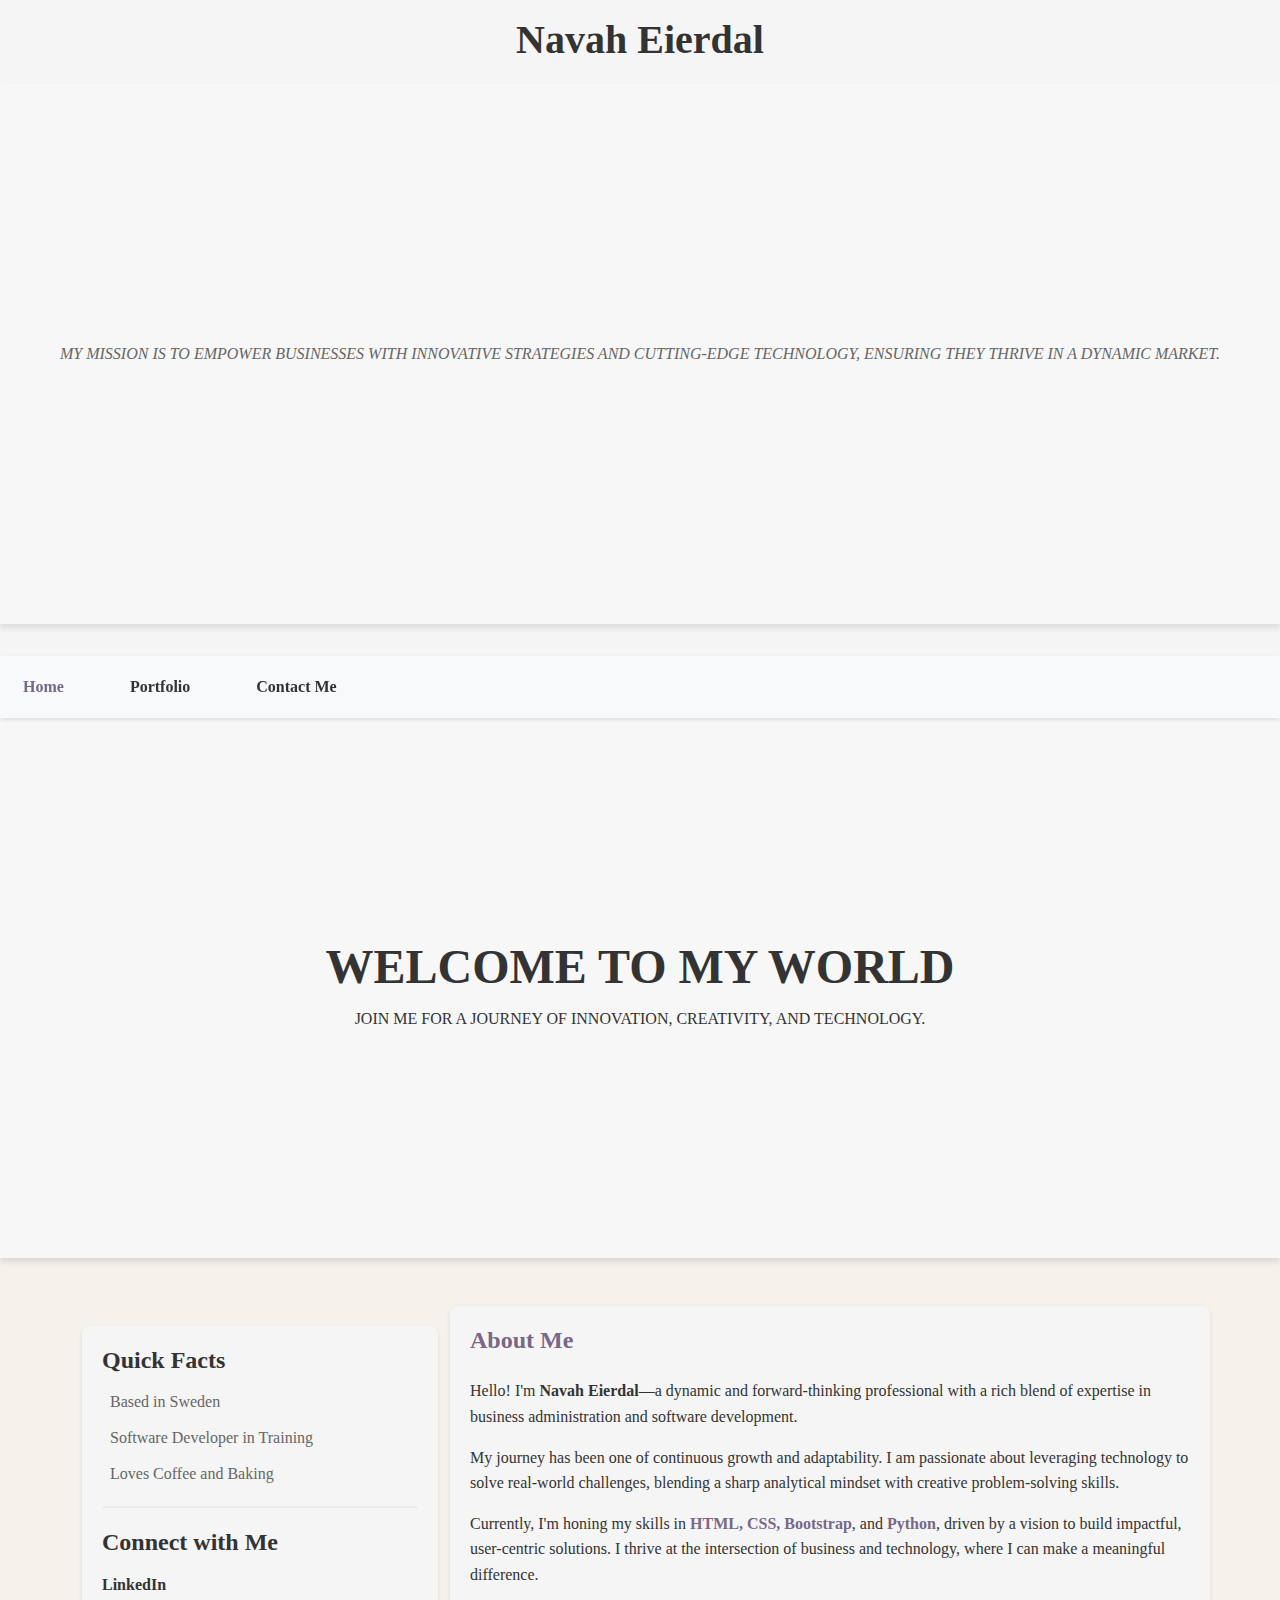
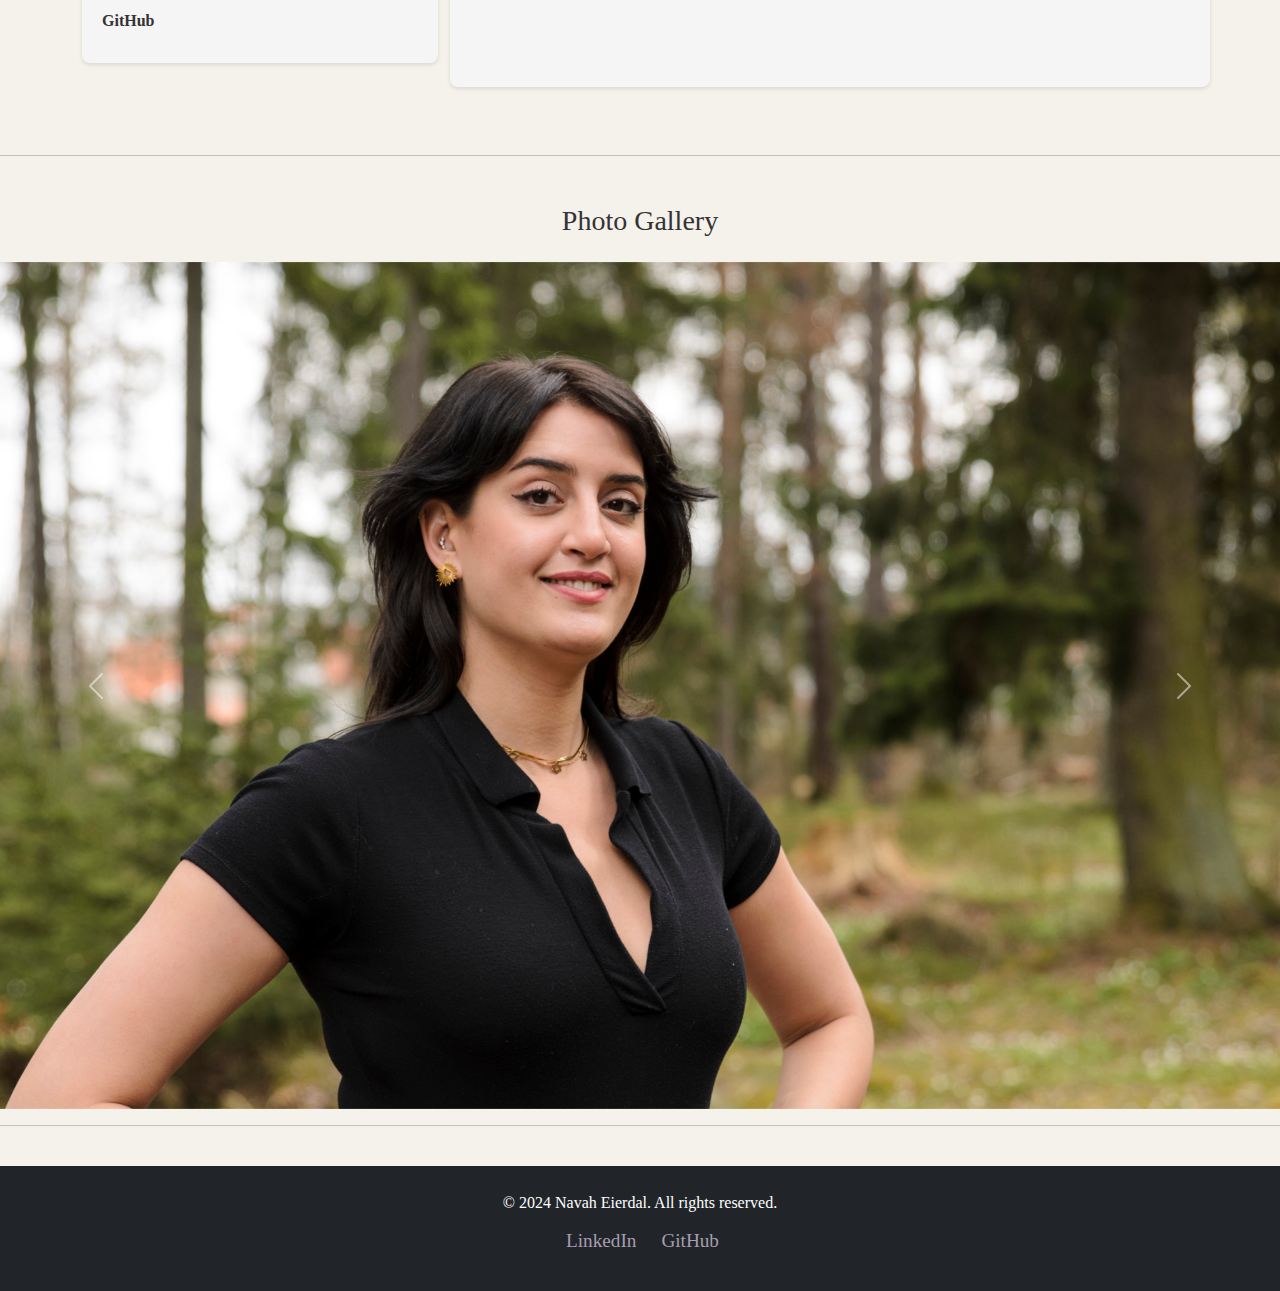
==== index.html @ e967c33a "change py5 to py3" ====
<!DOCTYPE html>
<html lang="en">

<head>
    <meta charset="UTF-8">
    <meta name="viewport" content="width=device-width, initial-scale=1.0">
    <meta name="description"
        content="Welcome to Navah Eierdal's personal website. Explore my journey in business administration, software development, and creative projects.">
    <title>Navah Eierdal</title>
    <meta name="keywords" content="Navah, Eierdal, Software, Portfolio, Contact">

    <link href="https://cdn.jsdelivr.net/npm/bootstrap@5.3.3/dist/css/bootstrap.min.css" rel="stylesheet"
        integrity="sha384-QWTKZyjpPEjISv5WaRU9OFeRpok6YctnYmDr5pNlyT2bRjXh0JMhjY6hW+ALEwIH" crossorigin="anonymous">
    <link rel="stylesheet" href="assets/css/style.css">
</head>

<body>

    <!--Header Section -->
    <header class="header text-center py-3">
        <h1>Navah Eierdal</h1>
        <p class="hero"><em>My mission is to empower businesses with innovative strategies and cutting-edge technology,
                ensuring they thrive in a dynamic market.</em></p>
    </header>
    <!--Navigation bar-->
    <nav id="main-nav" class="navbar navbar-expand-lg navbar-light bg-light">
        <ul class="navbar-nav">
            <li class="nav-item">
                <a class="nav-link active" aria-current="page" href="index.html">Home</a>
            </li>
            <li class="nav-item">
                <a class="nav-link" href="portfolio.html">Portfolio</a>
            </li>
            <li class="nav-item">
                <a class="nav-link" href="contact.html">Contact Me</a>
            </li>

        </ul>
    </nav>
    <main>

        <section class="hero" style="background-image:url(assets/images/hero-background.jpg);">
            <h2>Welcome to My World</h2>
            <p> Join me for a journey of innovation, creativity, and technology.</p>
        </section>
    </main>
    <!-- Main Content -->
    <div class="container my-5">
        <div class="row">
            <!-- Sidebar -->
            <aside class="sidebar col-lg-4 col-md-12 mb-4">
                <div class="sidebar-content">
                    <h3>Quick Facts</h3>
                    <ul>
                        <li><i class="bi bi-geo-alt-fill text-primary"></i> Based in Sweden</li>
                        <li><i class="bi bi-laptop-fill text-success"></i> Software Developer in Training</li>
                        <li><i class="bi bi-cup-fill text-danger"></i> Loves Coffee and Baking</li>
                    </ul>
                    <hr>
                    <h4>Connect with Me</h4>
                    <a href="https://www.linkedin.com/in/navah-eierdal" target="_blank" class="btn-link">
                        <i class="bi bi-linkedin"></i> LinkedIn
                    </a>
                    <a href="https://github.com/NavyBlue06" target="_blank" class="btn-link">
                        <i class="bi bi-github"></i> GitHub
                    </a>
                </div>
            </aside>

            <!-- About Me Section -->
            <div class="about-me-section col-lg-8 col-md-12">
                <h2 class="about-me-heading text-highlight mb-4">About Me</h2>
                <p class="about-me-intro">
                    Hello! I'm <strong>Navah Eierdal</strong>—a dynamic and forward-thinking professional with a rich
                    blend of
                    expertise in business administration and software development.
                </p>
                <p class="about-me-description">
                    My journey has been one of continuous growth and adaptability. I am passionate about leveraging
                    technology to
                    solve real-world challenges, blending a sharp analytical mindset with creative problem-solving
                    skills.
                </p>
                <p class="about-me-description">
                    Currently, I'm honing my skills in <span class="text-emphasis">HTML, CSS, Bootstrap</span>, and
                    <span class="text-emphasis">Python</span>,
                    driven by a vision to build impactful, user-centric solutions. I thrive at the intersection of
                    business and
                    technology, where I can make a meaningful difference.
                </p>
            </div>
        </div>
    </div>


    <hr class="my-5">

    <!-- Carousel Section -->
    <div>
        <h3 class="text-center mb-4">Photo Gallery</h3>
        <div id="photoCarousel" class="carousel slide" data-bs-ride="carousel">
            <div class="carousel-inner">
                <div class="carousel-item">
                    <img src="assets/images/SMIO-20230429-032.jpg" class="d-block w-100" alt="Photo of Navah 1">
                </div>
                <div class="carousel-item active">
                    <img src="assets/images/SMIO-20230429-076.jpg" class="d-block w-100" alt="Photo of Navah 2">
                </div>
                <div class="carousel-item">
                    <img src="assets/images/SMIO-20230429-013.jpg" class="d-block w-100" alt="Photo of Navah 3">
                </div>
            </div>
            <button class="carousel-control-prev" type="button" data-bs-target="#photoCarousel" data-bs-slide="prev">
                <span class="carousel-control-prev-icon" aria-hidden="true"></span>
                <span class="visually-hidden">Previous</span>
            </button>
            <button class="carousel-control-next" type="button" data-bs-target="#photoCarousel" data-bs-slide="next">
                <span class="carousel-control-next-icon" aria-hidden="true"></span>
                <span class="visually-hidden">Next</span>
            </button>
        </div>
    </div>
    </div>

    <hr>
    <!--footer-->
    <footer class="main-footer bg-dark text-white py-4">
        <div class="container text-center">
            <p>&copy; 2024 Navah Eierdal. All rights reserved.</p>
            <ul class="social-links">
                <li>
                    <a href="https://www.linkedin.com/in/navah-eierdal" target="_blank">
                        <i class="bi bi-linkedin"></i> LinkedIn
                    </a>
                </li>
                <li>
                    <a href="https://github.com/NavyBlue06" target="_blank">
                        <i class="bi bi-github"></i> GitHub
                    </a>
                </li>
            </ul>
        </div>
    </footer>
    <!-- Bootstrap JavaScript -->
    <script src="https://cdn.jsdelivr.net/npm/bootstrap@5.3.3/dist/js/bootstrap.bundle.min.js"
        integrity="sha384-YvpcrYf0tY3lHB60NNkmXc5s9fDVZLESaAA55NDzOxhy9GkcIdslK1eN7N6jIeHz" crossorigin="anonymous">
    </script>
</body>

</html>
---- assets/css/style.css ----
/* General Styles */
body {
    font-family: 'Georgia', serif;
    margin: 0;
    padding: 0;
    line-height: 1.6;
    background-color: #f5f1eb;
    color: #333;
    text-align: center;
}

/* Header Styles */
header {
    padding: 20px 0;
    text-align: center;
    background-color: #f5f5f5;
}

header h1 {
    margin-bottom: 20px;
    font-weight: bold;
    font-size: 2.5rem;
}


/* Navigation Bar */
#main-nav {
    background: #f5f5f5;
    padding: 10px 0;
    position: sticky;
    top: 0;
    width: 100%;
    z-index: 1000;
    box-shadow: 0 2px 4px rgba(0, 0, 0, 0.1);
}

#main-nav ul {
    list-style: none;
    margin: 0;
    padding: 0;
    display: flex;
    justify-content: center;
    gap: 20px;
}

#main-nav ul li {
    margin: 0 15px;
    display: inline-block;
}

#main-nav ul li a {
    color: #333;
    text-decoration: none;
    font-weight: bold;
    font-size: 1rem;
    transition: color 0.3s;
}

#main-nav ul li a:hover,
#main-nav ul li a.active {
    color: #786888;
}

/* Bootstrap-Specific Adjustments */
.navbar-light .navbar-nav .nav-link {
    color: #333;
}

.navbar-light .navbar-nav .nav-link:hover {
    color: #786888;
}

.navbar-light .navbar-nav .nav-link.active {
    color: #786888;
}


/* Hero Section */
.hero {
    display: flex;
    flex-direction: column;
    justify-content: center;
    align-items: center;
    min-height: 60vh;
    padding: 40px 0;
    text-transform: uppercase;
    background-color: #f7f7f7;
    box-shadow: 0 4px 6px rgba(0, 0, 0, 0.1);
}

.hero h2 {
    font-size: 3rem;
    margin: 10px 0;
    font-weight: bold;
}


/* Shared Container Styles */
.about-me-section,
.sidebar-content {
    padding: 20px;
    background-color: #f5f5f5; 
    border-radius: 8px; 
    box-shadow: 0 2px 4px rgba(0, 0, 0, 0.1); 
}

/* Sidebar Styles */
.sidebar-content {
    text-align: left; 
    margin-bottom: 20px; 
}

/* About Me Section Styling */
.about-me-section {
    text-align: left; 
    margin-top: 0; 
    margin-bottom: 20px; 
}

/* Heading Styles */
.about-me-heading,
.sidebar-content h3,
.sidebar-content h4 {
    font-size: 1.5rem; 
    font-weight: bold;
    color: #786888;
    margin-bottom: 15px;
}

/* Text Styles for About Me */
.about-me-intro,
.about-me-description {
    font-size: 1rem;
    line-height: 1.6;
    margin-bottom: 15px;
    color: #333;
}

.text-emphasis {
    color: #786888;
    font-weight: bold;
}

/* Responsive Adjustments */
@media (max-width: 991.98px) {
    .sidebar-content,
    .about-me-section {
        text-align: center; 
        margin-bottom: 20px; 
    }

    .about-me-heading,
    .sidebar-content h3 {
        font-size: 1.8rem; 
    }
}



/* Contact Section */
#contact {
    padding: 50px 20px;
    background: #f4f4f4;
    margin-top: 40px;
}

#contact h2 {
    font-size: 2rem;
    margin-bottom: 20px;
    text-align: center;
    /* Center the section heading */
}

#contact p {
    text-align: center;
    /* Center the paragraph */
    font-size: 1rem;
    margin-bottom: 20px;
}

/* Bootstrap Input Alignment */
#contact form {
    max-width: 600px;
    margin: 0 auto;
    padding: 15px;
    background: #ffffff;
    border-radius: 8px;
    box-shadow: 0 4px 6px rgba(0, 0, 0, 0.1);
}

#contact label {
    display: block;
    font-size: 1rem;
    font-weight: bold;
    margin-bottom: 5px;
}

#contact input,
#contact textarea {
    width: 100%;
    padding: 10px;
    margin-bottom: 15px;
    border: 1px solid #ccc;
    border-radius: 5px;
    font-size: 1rem;
}

#contact input:focus,
#contact textarea:focus {
    border-color: #786888;
    outline: none;
    box-shadow: 0 0 5px rgba(120, 104, 136, 0.5);
}

/* Button Styling */
#button {
    background-color: #333;
    color: #fff;
    font-size: 1rem;
    font-weight: bold;
    padding: 10px 20px;
    border: none;
    border-radius: 5px;
    cursor: pointer;
    transition: background-color 0.3s ease, transform 0.2s ease;
    display: block;
    margin: 0 auto;
}

#button:hover {
    background-color: #555;
    transform: scale(1.05);
}


/* Gallery Styles */
.gallery {
    background-color: #f9f7f6;
    padding: 2rem;
    color: #333;
}

.gallery h2 {
    font-size: 2.5rem;
    margin-bottom: 2rem;
    font-weight: bold;
    text-transform: uppercase;
    text-align: center;
    letter-spacing: 1px;
}

/* Header Section */
.header {
    padding: 20px 0;
    text-align: center;
    background-color: #f5f5f5;
    color: #333;
    box-shadow: 0 2px 4px rgba(0, 0, 0, 0.1);
}

.header h1 {
    margin-bottom: 20px;
    font-weight: bold;
    font-size: 2.5rem;
}

.header p {
    font-size: 1rem;
    color: #666;
    margin-top: 10px;
}

/* Sidebar Styles */

.sidebar {
    text-align: center;
    margin-top: 20px;
}

.sidebar-content {
    background-color: #f5f5f5;
    /* Matches header background */
    padding: 20px;
    border-radius: 8px;
    /* Rounded corners */
    box-shadow: 0 2px 4px rgba(0, 0, 0, 0.1);
    /* Subtle shadow */
}

.sidebar-content h3,
.sidebar-content h4 {
    font-size: 1.5rem;

    font-weight: bold;
    margin-bottom: 15px;
    color: #333;
}

.sidebar-content ul {
    list-style: none;
    padding: 0;
    margin: 0 0 15px 0;
}

.sidebar-content ul li {
    margin-bottom: 10px;
    font-size: 1rem;
    color: #666;

}

.sidebar-content ul li i {
    margin-right: 8px;
}

.sidebar-content a.btn-link {
    display: block;
    margin: 10px 0;
    color: #333;

    text-decoration: none;
    font-size: 1rem;
    font-weight: bold;
    transition: color 0.3s ease, transform 0.2s ease;
}

.sidebar-content a.btn-link:hover {
    color: #786888;

    transform: scale(1.05);
}

.sidebar-content hr {
    margin: 20px 0;
    border: 1px solid #ddd;
}

/*videos styling */
.ratio {
    max-width: 100%;
    /* Ensures it doesn't exceed the viewport */
    height: auto;
    /* Maintains aspect ratio */
}

video {
    display: block;
    /* Fixes inline issues */
    object-fit: cover;
    /* Ensures the video fills the container */
}


/* Footer */
.main-footer {
    background: #6a6666;
    color: white;
    padding: 20px 0;
    margin-top: 40px;
}

.main-footer p {
    margin-bottom: 10px;
    font-size: 1rem;
}

.main-footer .social-links {
    list-style: none;
    padding: 0;
    margin: 10px 0;
    display: flex;
    justify-content: center;
    gap: 20px;
}

.main-footer .social-links li {
    margin: 0;
}

.main-footer .social-links a {
    color: #a79db0;
    text-decoration: none;
    font-size: 1.2rem;
    transition: color 0.3s ease;
}

.main-footer .social-links a:hover {
    color: #979298;
}

/* Align Bootstrap Icons */
.main-footer i {
    margin-right: 5px;
}
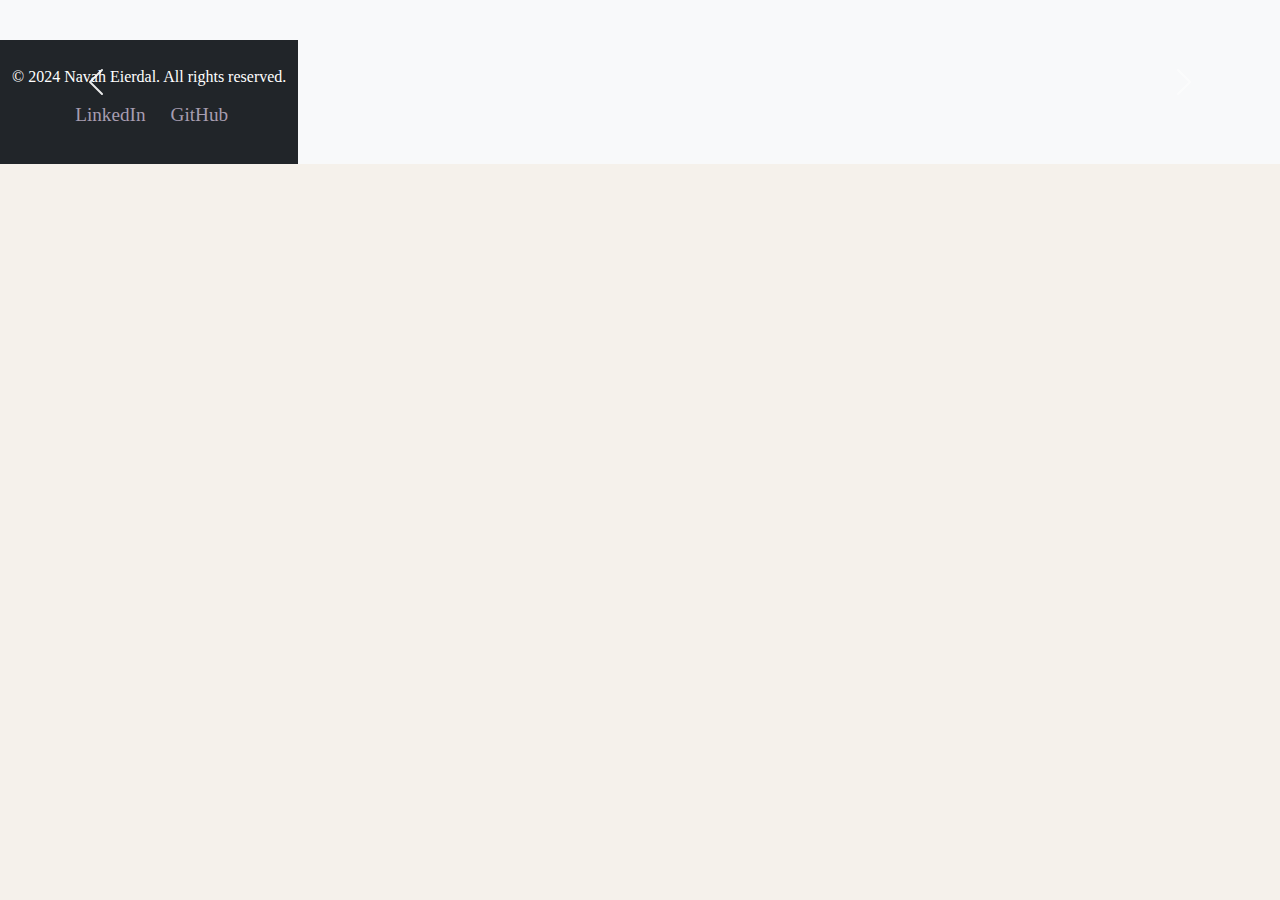
==== commit d15074d8: "add header section and format code on chat" ====
--- a/index.html
+++ b/index.html
@@ -16,27 +16,29 @@
 
 <body>
 
-    <!--Header Section -->
-    <header class="header text-center py-3">
-        <h1>Navah Eierdal</h1>
-        <p class="hero"><em>My mission is to empower businesses with innovative strategies and cutting-edge technology,
-                ensuring they thrive in a dynamic market.</em></p>
-    </header>
-    <!--Navigation bar-->
-    <nav id="main-nav" class="navbar navbar-expand-lg navbar-light bg-light">
-        <ul class="navbar-nav">
-            <li class="nav-item">
-                <a class="nav-link active" aria-current="page" href="index.html">Home</a>
-            </li>
-            <li class="nav-item">
-                <a class="nav-link" href="portfolio.html">Portfolio</a>
-            </li>
-            <li class="nav-item">
-                <a class="nav-link" href="contact.html">Contact Me</a>
-            </li>
 
-        </ul>
+    <!-- Navbar modified -->
+        </button>
+        <div class="collapse navbar-collapse" id="navbarNav">
+            <ul class="navbar-nav ms-auto">
+                <li class="nav-item">
+                    <a class="nav-link active" aria-current="page" href="index.html">Home</a>
+                </li>
+                <li class="nav-item">
+                    <a class="nav-link" href="portfolio.html">Portfolio</a>
+                </li>
+                <li class="nav-item">
+                    <a class="nav-link" href="contact.html">Contact Me</a>
+                </li>
+            </ul>
+        </div>
     </nav>
+</header>  <nav id="main-nav" class="navbar navbar-expand-lg navbar-light bg-light">
+        <button class="navbar-toggler" type="button" data-bs-toggle="collapse" data-bs-target="#navbarNav"
+            aria-controls="navbarNav" aria-expanded="false" aria-label="Toggle navigation">
+            <span class="navbar-toggler-icon"></span>
+  
+
     <main>
 
         <section class="hero" style="background-image:url(assets/images/hero-background.jpg);">
--- a/assets/css/style.css
+++ b/assets/css/style.css
@@ -6,74 +6,56 @@
     line-height: 1.6;
     background-color: #f5f1eb;
     color: #333;
-    text-align: center;
-}
-
-/* Header Styles */
+}
+
+/* Header and Navbar Section */
 header {
-    padding: 20px 0;
-    text-align: center;
+    display: flex;
+    justify-content: space-between;
+    align-items: center;
     background-color: #f5f5f5;
+    padding: 10px 20px;
+    box-shadow: 0 2px 4px rgba(0, 0, 0, 0.1);
 }
 
 header h1 {
-    margin-bottom: 20px;
-    font-weight: bold;
-    font-size: 2.5rem;
-}
-
-
-/* Navigation Bar */
-#main-nav {
-    background: #f5f5f5;
-    padding: 10px 0;
-    position: sticky;
-    top: 0;
-    width: 100%;
-    z-index: 1000;
-    box-shadow: 0 2px 4px rgba(0, 0, 0, 0.1);
-}
-
-#main-nav ul {
-    list-style: none;
-    margin: 0;
+    font-size: 1.8rem;
+    font-weight: bold;
+    margin: 0;
+}
+
+header p {
+    margin: 0;
+    font-size: 1rem;
+    color: #666;
+}
+
+.navbar {
+    background: none;
     padding: 0;
-    display: flex;
-    justify-content: center;
-    gap: 20px;
-}
-
-#main-nav ul li {
-    margin: 0 15px;
-    display: inline-block;
-}
-
-#main-nav ul li a {
-    color: #333;
+}
+
+.navbar-toggler {
+    border: none;
+}
+
+.navbar-light .navbar-nav .nav-link {
+    color: #333;
+    font-weight: bold;
+    font-size: 1rem;
     text-decoration: none;
-    font-weight: bold;
-    font-size: 1rem;
     transition: color 0.3s;
 }
 
-#main-nav ul li a:hover,
-#main-nav ul li a.active {
-    color: #786888;
-}
-
-/* Bootstrap-Specific Adjustments */
-.navbar-light .navbar-nav .nav-link {
-    color: #333;
-}
-
-.navbar-light .navbar-nav .nav-link:hover {
-    color: #786888;
-}
-
+.navbar-light .navbar-nav .nav-link:hover,
 .navbar-light .navbar-nav .nav-link.active {
     color: #786888;
 }
 
+.navbar-nav {
+    display: flex;
+    gap: 15px;
+}
 
 /* Hero Section */
 .hero {
@@ -81,9 +63,8 @@
     flex-direction: column;
     justify-content: center;
     align-items: center;
-    min-height: 60vh;
-    padding: 40px 0;
-    text-transform: uppercase;
+    min-height: 20vh;
+    padding: 20px 0;
     background-color: #f7f7f7;
     box-shadow: 0 4px 6px rgba(0, 0, 0, 0.1);
 }
@@ -93,35 +74,34 @@
     margin: 10px 0;
     font-weight: bold;
 }
-
 
 /* Shared Container Styles */
 .about-me-section,
 .sidebar-content {
     padding: 20px;
-    background-color: #f5f5f5; 
-    border-radius: 8px; 
-    box-shadow: 0 2px 4px rgba(0, 0, 0, 0.1); 
+    background-color: #f5f5f5;
+    border-radius: 8px;
+    box-shadow: 0 2px 4px rgba(0, 0, 0, 0.1);
 }
 
 /* Sidebar Styles */
 .sidebar-content {
-    text-align: left; 
-    margin-bottom: 20px; 
+    text-align: left;
+    margin-bottom: 20px;
 }
 
 /* About Me Section Styling */
 .about-me-section {
-    text-align: left; 
-    margin-top: 0; 
-    margin-bottom: 20px; 
+    text-align: left;
+    margin-top: 0;
+    margin-bottom: 20px;
 }
 
 /* Heading Styles */
 .about-me-heading,
 .sidebar-content h3,
 .sidebar-content h4 {
-    font-size: 1.5rem; 
+    font-size: 1.5rem;
     font-weight: bold;
     color: #786888;
     margin-bottom: 15px;
@@ -143,19 +123,27 @@
 
 /* Responsive Adjustments */
 @media (max-width: 991.98px) {
+    header {
+        flex-direction: column;
+        align-items: center;
+        text-align: center;
+    }
+
+    .navbar-collapse {
+        justify-content: center;
+    }
+
     .sidebar-content,
     .about-me-section {
-        text-align: center; 
-        margin-bottom: 20px; 
+        text-align: center;
+        margin-bottom: 20px;
     }
 
     .about-me-heading,
     .sidebar-content h3 {
-        font-size: 1.8rem; 
-    }
-}
-
-
+        font-size: 1.8rem;
+    }
+}
 
 /* Contact Section */
 #contact {
@@ -168,12 +156,10 @@
     font-size: 2rem;
     margin-bottom: 20px;
     text-align: center;
-    /* Center the section heading */
 }
 
 #contact p {
     text-align: center;
-    /* Center the paragraph */
     font-size: 1rem;
     margin-bottom: 20px;
 }
@@ -232,7 +218,6 @@
     transform: scale(1.05);
 }
 
-
 /* Gallery Styles */
 .gallery {
     background-color: #f9f7f6;
@@ -248,108 +233,6 @@
     text-align: center;
     letter-spacing: 1px;
 }
-
-/* Header Section */
-.header {
-    padding: 20px 0;
-    text-align: center;
-    background-color: #f5f5f5;
-    color: #333;
-    box-shadow: 0 2px 4px rgba(0, 0, 0, 0.1);
-}
-
-.header h1 {
-    margin-bottom: 20px;
-    font-weight: bold;
-    font-size: 2.5rem;
-}
-
-.header p {
-    font-size: 1rem;
-    color: #666;
-    margin-top: 10px;
-}
-
-/* Sidebar Styles */
-
-.sidebar {
-    text-align: center;
-    margin-top: 20px;
-}
-
-.sidebar-content {
-    background-color: #f5f5f5;
-    /* Matches header background */
-    padding: 20px;
-    border-radius: 8px;
-    /* Rounded corners */
-    box-shadow: 0 2px 4px rgba(0, 0, 0, 0.1);
-    /* Subtle shadow */
-}
-
-.sidebar-content h3,
-.sidebar-content h4 {
-    font-size: 1.5rem;
-
-    font-weight: bold;
-    margin-bottom: 15px;
-    color: #333;
-}
-
-.sidebar-content ul {
-    list-style: none;
-    padding: 0;
-    margin: 0 0 15px 0;
-}
-
-.sidebar-content ul li {
-    margin-bottom: 10px;
-    font-size: 1rem;
-    color: #666;
-
-}
-
-.sidebar-content ul li i {
-    margin-right: 8px;
-}
-
-.sidebar-content a.btn-link {
-    display: block;
-    margin: 10px 0;
-    color: #333;
-
-    text-decoration: none;
-    font-size: 1rem;
-    font-weight: bold;
-    transition: color 0.3s ease, transform 0.2s ease;
-}
-
-.sidebar-content a.btn-link:hover {
-    color: #786888;
-
-    transform: scale(1.05);
-}
-
-.sidebar-content hr {
-    margin: 20px 0;
-    border: 1px solid #ddd;
-}
-
-/*videos styling */
-.ratio {
-    max-width: 100%;
-    /* Ensures it doesn't exceed the viewport */
-    height: auto;
-    /* Maintains aspect ratio */
-}
-
-video {
-    display: block;
-    /* Fixes inline issues */
-    object-fit: cover;
-    /* Ensures the video fills the container */
-}
-
 
 /* Footer */
 .main-footer {
@@ -391,4 +274,5 @@
 /* Align Bootstrap Icons */
 .main-footer i {
     margin-right: 5px;
-}+}
+
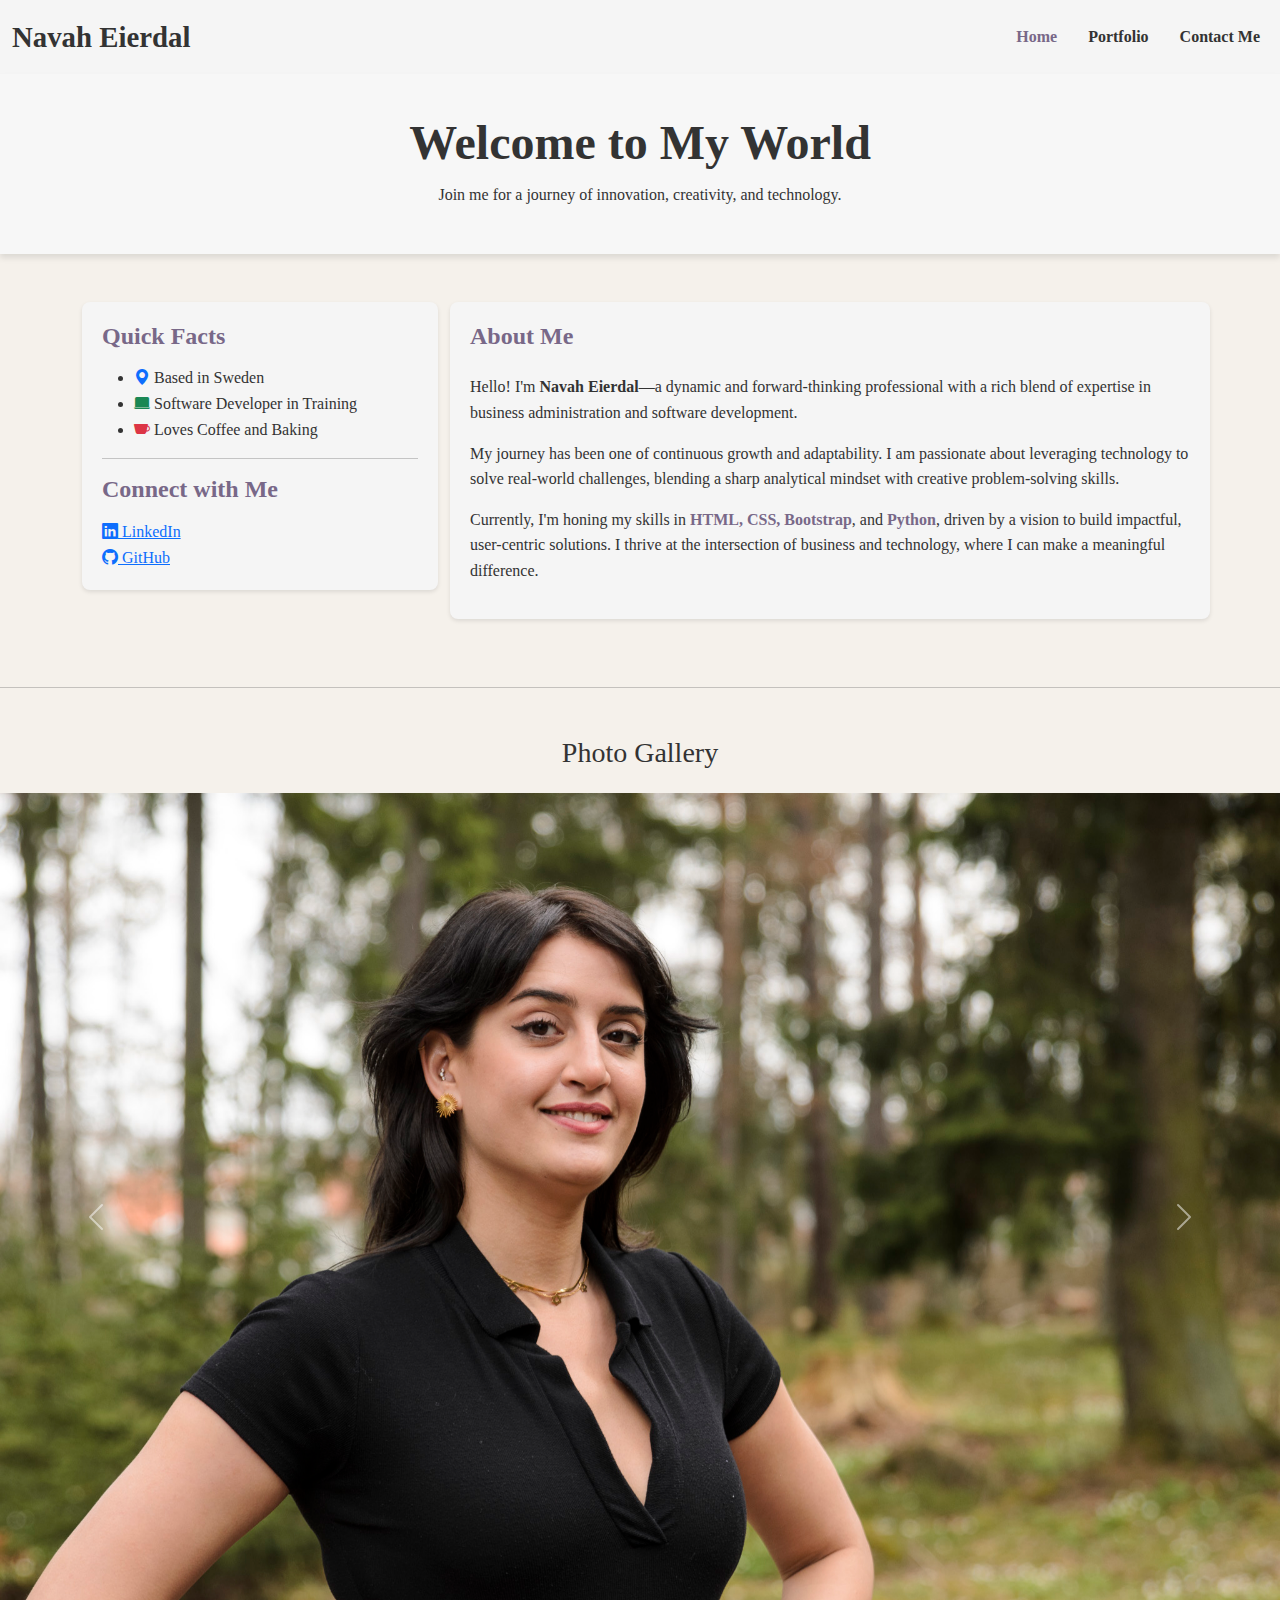
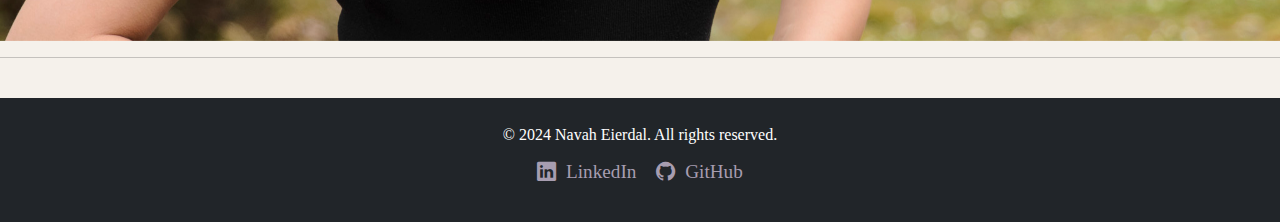
==== commit ce5f3938: "change header and navbar positions. aligned" ====
--- a/index.html
+++ b/index.html
@@ -11,33 +11,40 @@
 
     <link href="https://cdn.jsdelivr.net/npm/bootstrap@5.3.3/dist/css/bootstrap.min.css" rel="stylesheet"
         integrity="sha384-QWTKZyjpPEjISv5WaRU9OFeRpok6YctnYmDr5pNlyT2bRjXh0JMhjY6hW+ALEwIH" crossorigin="anonymous">
+    <link href="https://cdn.jsdelivr.net/npm/bootstrap-icons/font/bootstrap-icons.css" rel="stylesheet">
+
     <link rel="stylesheet" href="assets/css/style.css">
 </head>
 
 <body>
-
-
-    <!-- Navbar modified -->
-        </button>
-        <div class="collapse navbar-collapse" id="navbarNav">
-            <ul class="navbar-nav ms-auto">
-                <li class="nav-item">
-                    <a class="nav-link active" aria-current="page" href="index.html">Home</a>
-                </li>
-                <li class="nav-item">
-                    <a class="nav-link" href="portfolio.html">Portfolio</a>
-                </li>
-                <li class="nav-item">
-                    <a class="nav-link" href="contact.html">Contact Me</a>
-                </li>
-            </ul>
+    <header class="container-fluid d-flex align-items-center py-3">
+        <!-- Header Content -->
+        <div>
+            <h1 class="mb-0">Navah Eierdal</h1>
+            </p>
         </div>
-    </nav>
-</header>  <nav id="main-nav" class="navbar navbar-expand-lg navbar-light bg-light">
-        <button class="navbar-toggler" type="button" data-bs-toggle="collapse" data-bs-target="#navbarNav"
-            aria-controls="navbarNav" aria-expanded="false" aria-label="Toggle navigation">
-            <span class="navbar-toggler-icon"></span>
-  
+    
+        <!-- Navbar -->
+        <nav id="main-nav" class="ms-auto navbar navbar-expand-lg navbar-light">
+            <button class="navbar-toggler" type="button" data-bs-toggle="collapse" data-bs-target="#navbarNav"
+                aria-controls="navbarNav" aria-expanded="false" aria-label="Toggle navigation">
+                <span class="navbar-toggler-icon"></span>
+            </button>
+            <div class="collapse navbar-collapse" id="navbarNav">
+                <ul class="navbar-nav">
+                    <li class="nav-item">
+                        <a class="nav-link active" aria-current="page" href="index.html">Home</a>
+                    </li>
+                    <li class="nav-item">
+                        <a class="nav-link" href="portfolio.html">Portfolio</a>
+                    </li>
+                    <li class="nav-item">
+                        <a class="nav-link" href="contact.html">Contact Me</a>
+                    </li>
+                </ul>
+            </div>
+        </nav>
+    </header>
 
     <main>
 
@@ -60,12 +67,12 @@
                     </ul>
                     <hr>
                     <h4>Connect with Me</h4>
-                    <a href="https://www.linkedin.com/in/navah-eierdal" target="_blank" class="btn-link">
-                        <i class="bi bi-linkedin"></i> LinkedIn
-                    </a>
-                    <a href="https://github.com/NavyBlue06" target="_blank" class="btn-link">
+                    <div><a href="https://www.linkedin.com/in/navah-eierdal" target="_blank" class="link">
+                        <i class="bi bi-linkedin"></i> LinkedIn </a></div>
+                    
+                    <div><a href="https://github.com/NavyBlue06" target="_blank" class="link">
                         <i class="bi bi-github"></i> GitHub
-                    </a>
+                    </a></div>
                 </div>
             </aside>
 
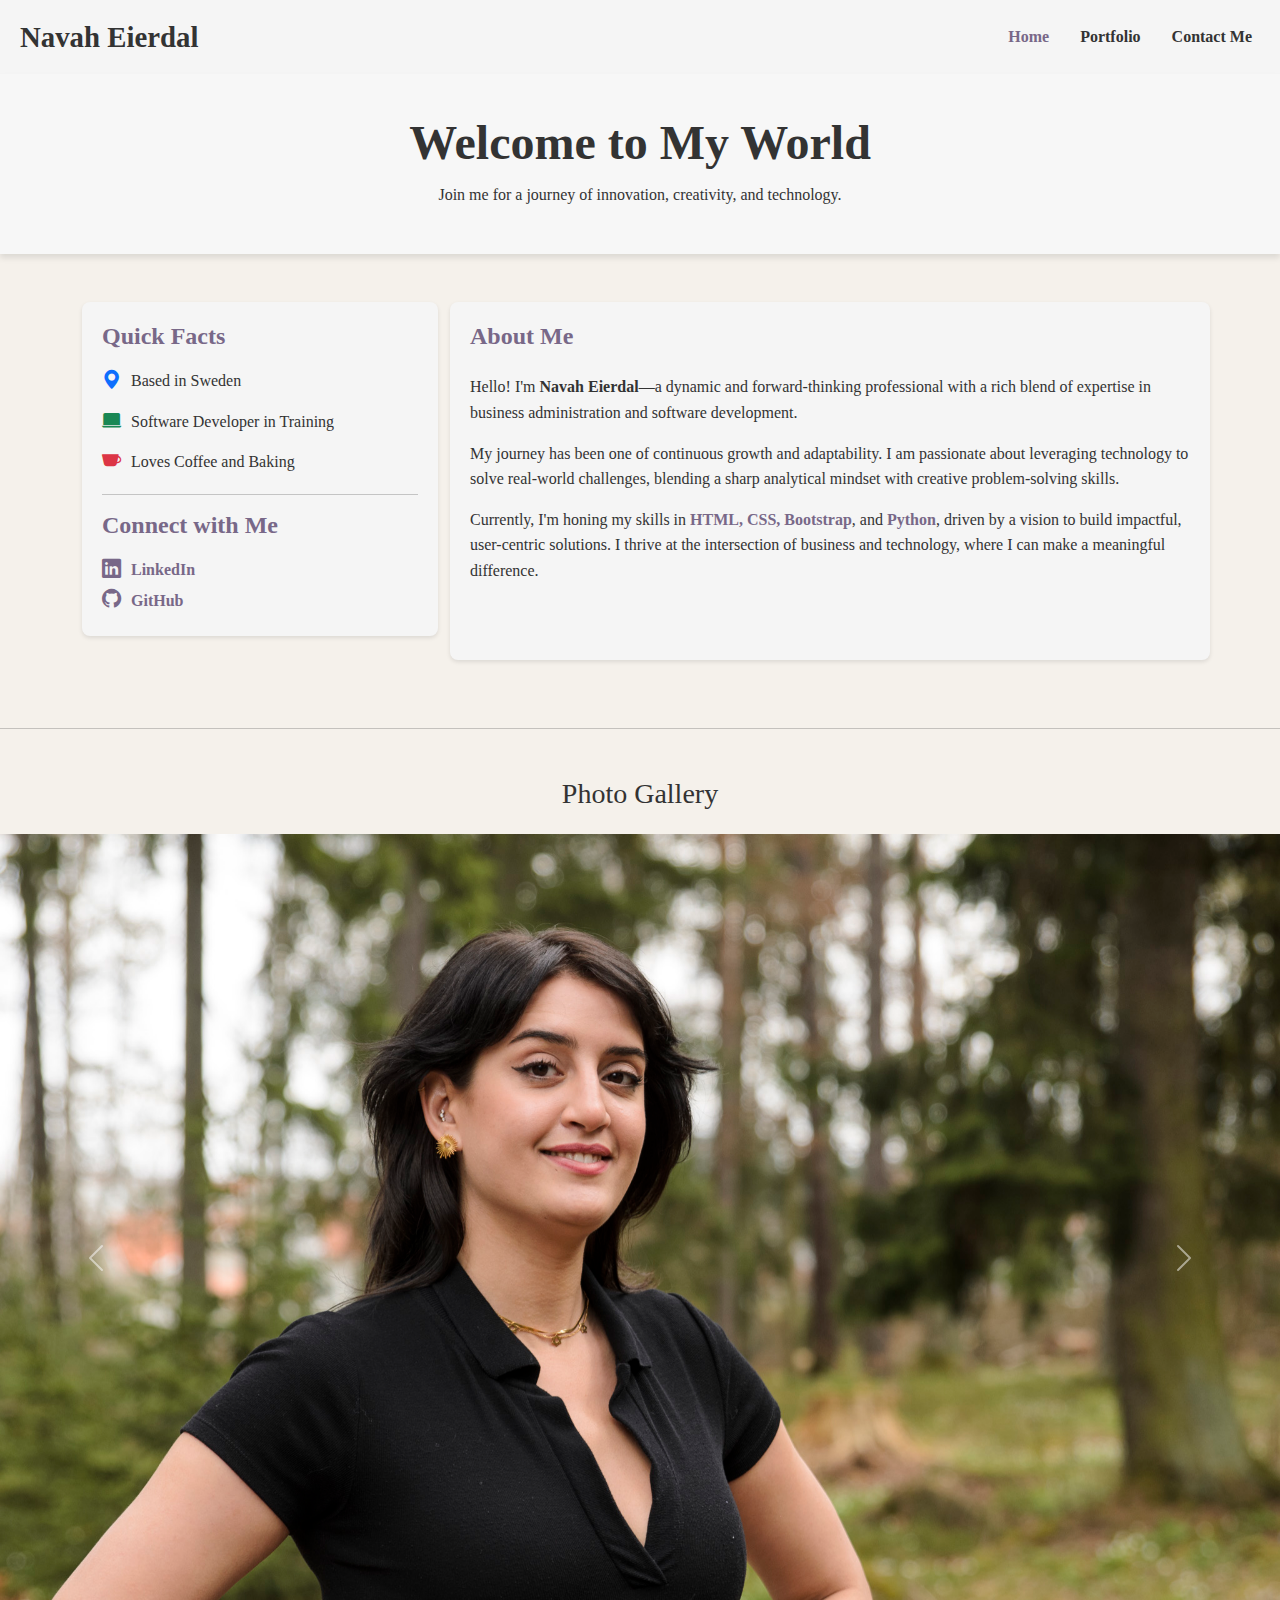
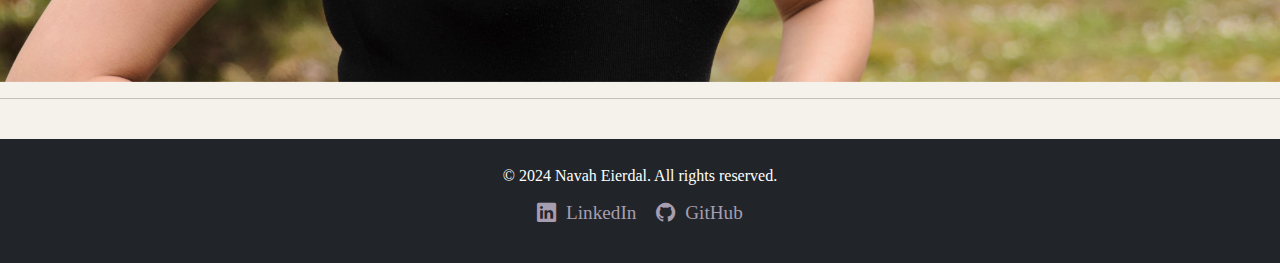
==== commit cf9fcb0d: "debug burger navbar on mobile, check bootstrap" ====
--- a/index.html
+++ b/index.html
@@ -21,9 +21,9 @@
         <!-- Header Content -->
         <div>
             <h1 class="mb-0">Navah Eierdal</h1>
-            </p>
+
         </div>
-    
+
         <!-- Navbar -->
         <nav id="main-nav" class="ms-auto navbar navbar-expand-lg navbar-light">
             <button class="navbar-toggler" type="button" data-bs-toggle="collapse" data-bs-target="#navbarNav"
@@ -68,11 +68,11 @@
                     <hr>
                     <h4>Connect with Me</h4>
                     <div><a href="https://www.linkedin.com/in/navah-eierdal" target="_blank" class="link">
-                        <i class="bi bi-linkedin"></i> LinkedIn </a></div>
-                    
+                            <i class="bi bi-linkedin"></i> LinkedIn </a></div>
+
                     <div><a href="https://github.com/NavyBlue06" target="_blank" class="link">
-                        <i class="bi bi-github"></i> GitHub
-                    </a></div>
+                            <i class="bi bi-github"></i> GitHub
+                        </a></div>
                 </div>
             </aside>
 
@@ -129,7 +129,7 @@
             </button>
         </div>
     </div>
-    </div>
+
 
     <hr>
     <!--footer-->
@@ -151,8 +151,11 @@
         </div>
     </footer>
     <!-- Bootstrap JavaScript -->
-    <script src="https://cdn.jsdelivr.net/npm/bootstrap@5.3.3/dist/js/bootstrap.bundle.min.js"
-        integrity="sha384-YvpcrYf0tY3lHB60NNkmXc5s9fDVZLESaAA55NDzOxhy9GkcIdslK1eN7N6jIeHz" crossorigin="anonymous">
+    <script src="https://cdn.jsdelivr.net/npm/@popperjs/core@2.11.8/dist/umd/popper.min.js"
+        integrity="sha384-I7E8VVD/ismYTF4hNIPjVp/Zjvgyol6VFvRkX/vR+Vc4jQkC+hVqc2pM8ODewa9r" crossorigin="anonymous">
+    </script>
+    <script src="https://cdn.jsdelivr.net/npm/bootstrap@5.3.3/dist/js/bootstrap.min.js"
+        integrity="sha384-0pUGZvbkm6XF6gxjEnlmuGrJXVbNuzT9qBBavbLwCsOGabYfZo0T0to5eqruptLy" crossorigin="anonymous">
     </script>
 </body>
 
--- a/assets/css/style.css
+++ b/assets/css/style.css
@@ -90,6 +90,40 @@
     margin-bottom: 20px;
 }
 
+.sidebar-content ul {
+    list-style: none;
+    padding: 0;
+    margin: 0;
+}
+
+.sidebar-content li {
+    margin-bottom: 10px;
+    display: flex;
+    align-items: center;
+}
+
+.sidebar-content i {
+    margin-right: 10px;
+    font-size: 1.2rem;
+}
+
+/* Sidebar link*/
+.link {
+    color: #786888; 
+    font-size: 1rem; 
+    text-decoration: none; 
+    font-weight: bold; 
+    transition: color 0.3s ease, transform 0.2s ease; 
+    display: inline-flex; 
+    align-items: center; 
+}
+
+.link:hover {
+    color: #333; 
+    transform: scale(1.05); 
+}
+
+
 /* About Me Section Styling */
 .about-me-section {
     text-align: left;
@@ -165,6 +199,29 @@
 }
 
 /* Bootstrap Input Alignment */
+/*image*/
+.container-fluid {
+    padding: 20px;
+    display: flex;
+    justify-content: center;
+    align-items: center;
+}
+
+.ratio {
+    max-width: 800px;
+    margin: 0 auto;
+}
+
+.ratio img {
+    width: 100%;
+    height: auto;
+    border-radius: 10px;
+    box-shadow: 0 4px 6px rgba(0, 0, 0, 0.1);
+    display: block;
+    max-height: 400px;
+    object-fit: contain;
+}
+
 #contact form {
     max-width: 600px;
     margin: 0 auto;
@@ -234,6 +291,39 @@
     letter-spacing: 1px;
 }
 
+.card {
+    border: none;
+    border-radius: 10px;
+    box-shadow: 0 2px 4px rgba(0, 0, 0, 0.1);
+}
+
+.card-title {
+    font-size: 1.5rem;
+    font-weight: bold;
+    color: #333;
+    margin-bottom: 10px;
+}
+
+.card-text {
+    font-size: 1rem;
+    color: #666;
+    margin-bottom: 15px;
+}
+
+.btn {
+    background-color: #333;
+    color: #fff;
+    font-weight: bold;
+    text-transform: uppercase;
+    border-radius: 5px;
+    transition: background-color 0.3s ease, transform 0.2s ease;
+}
+
+.btn:hover {
+    background-color: #555;
+    transform: scale(1.05);
+}
+
 /* Footer */
 .main-footer {
     background: #6a6666;
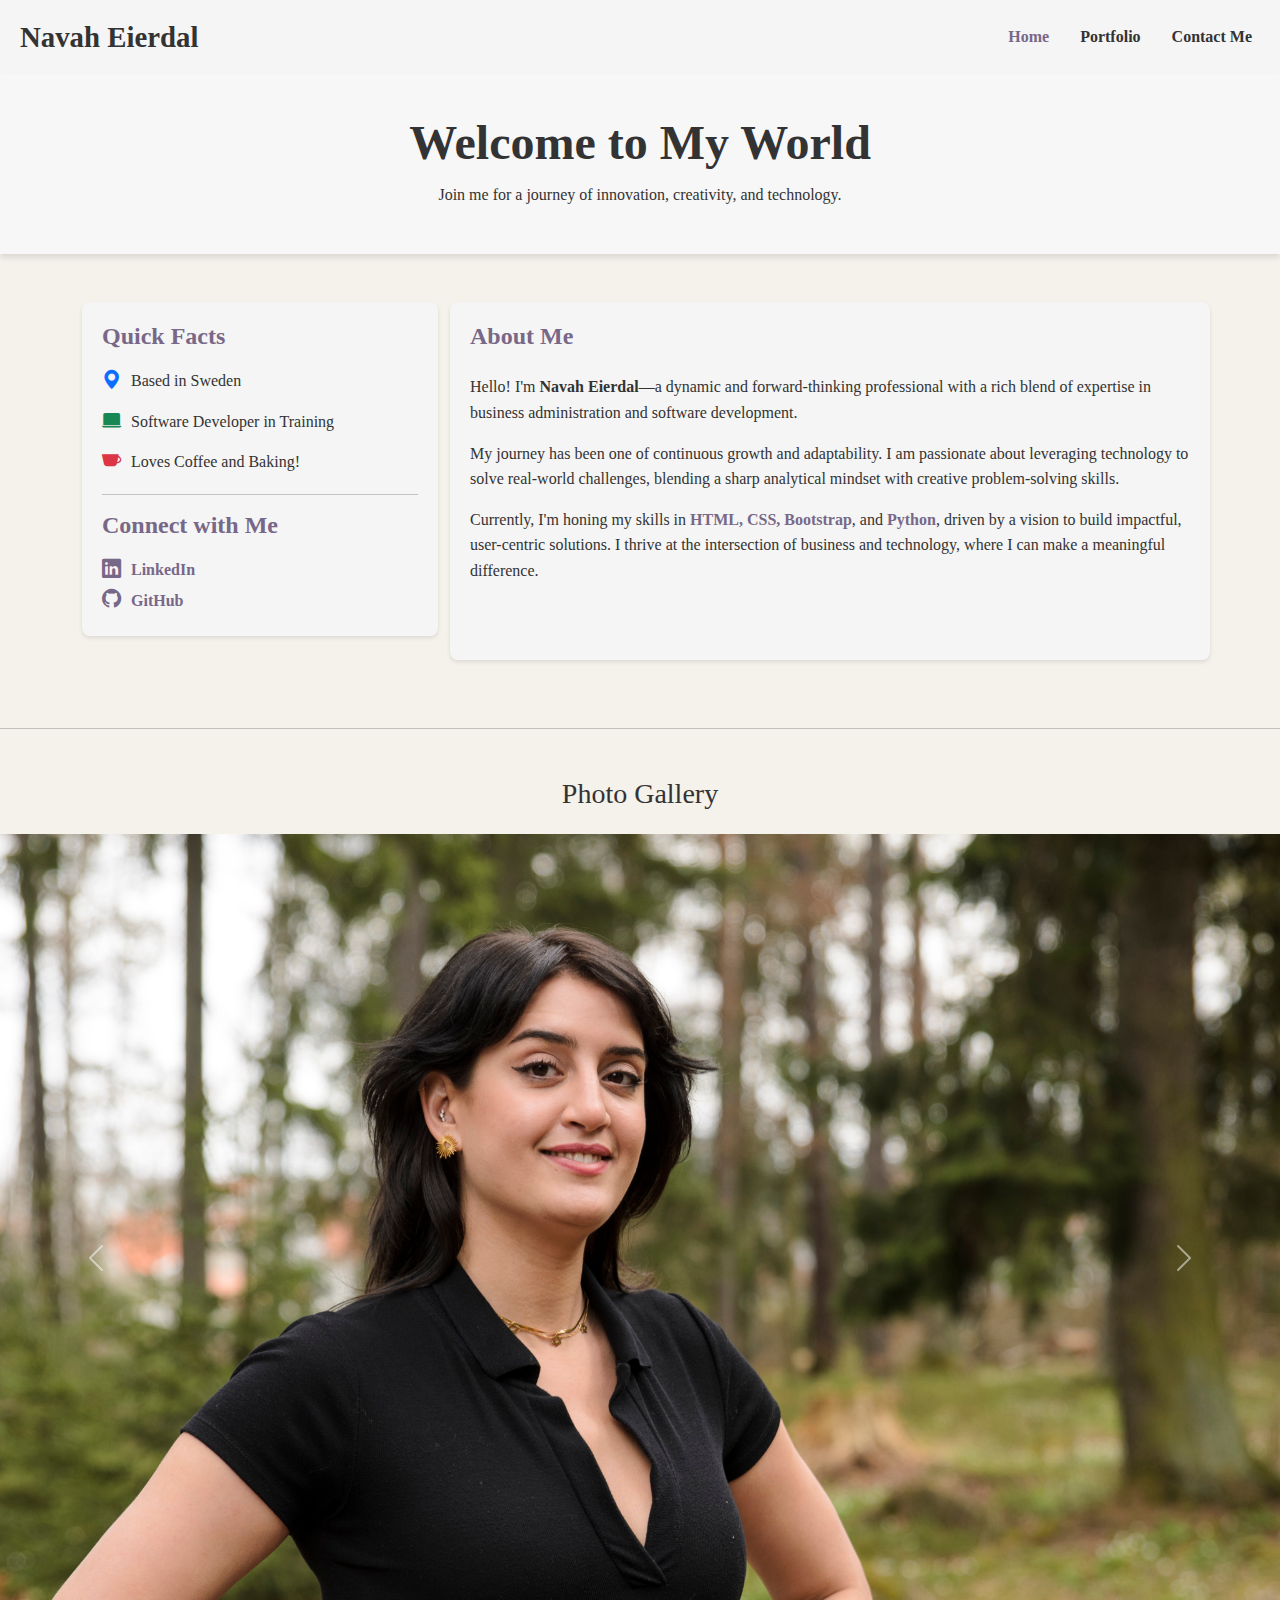
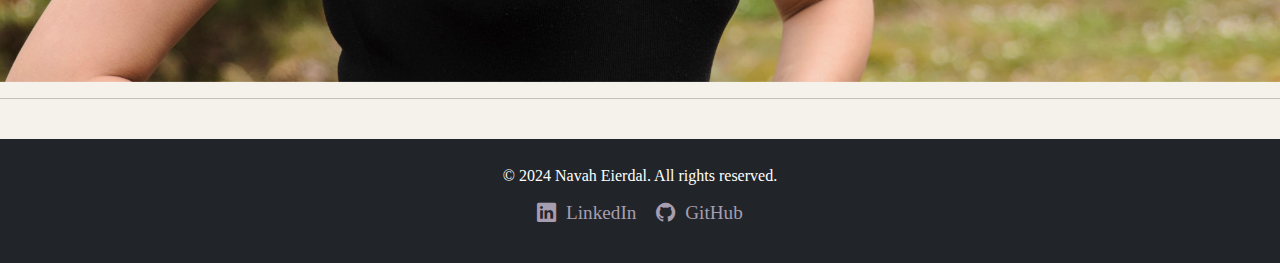
==== commit 6867d411: "testing deployment - tutor support" ====
--- a/index.html
+++ b/index.html
@@ -63,7 +63,7 @@
                     <ul>
                         <li><i class="bi bi-geo-alt-fill text-primary"></i> Based in Sweden</li>
                         <li><i class="bi bi-laptop-fill text-success"></i> Software Developer in Training</li>
-                        <li><i class="bi bi-cup-fill text-danger"></i> Loves Coffee and Baking</li>
+                        <li><i class="bi bi-cup-fill text-danger"></i> Loves Coffee and Baking!</li>
                     </ul>
                     <hr>
                     <h4>Connect with Me</h4>
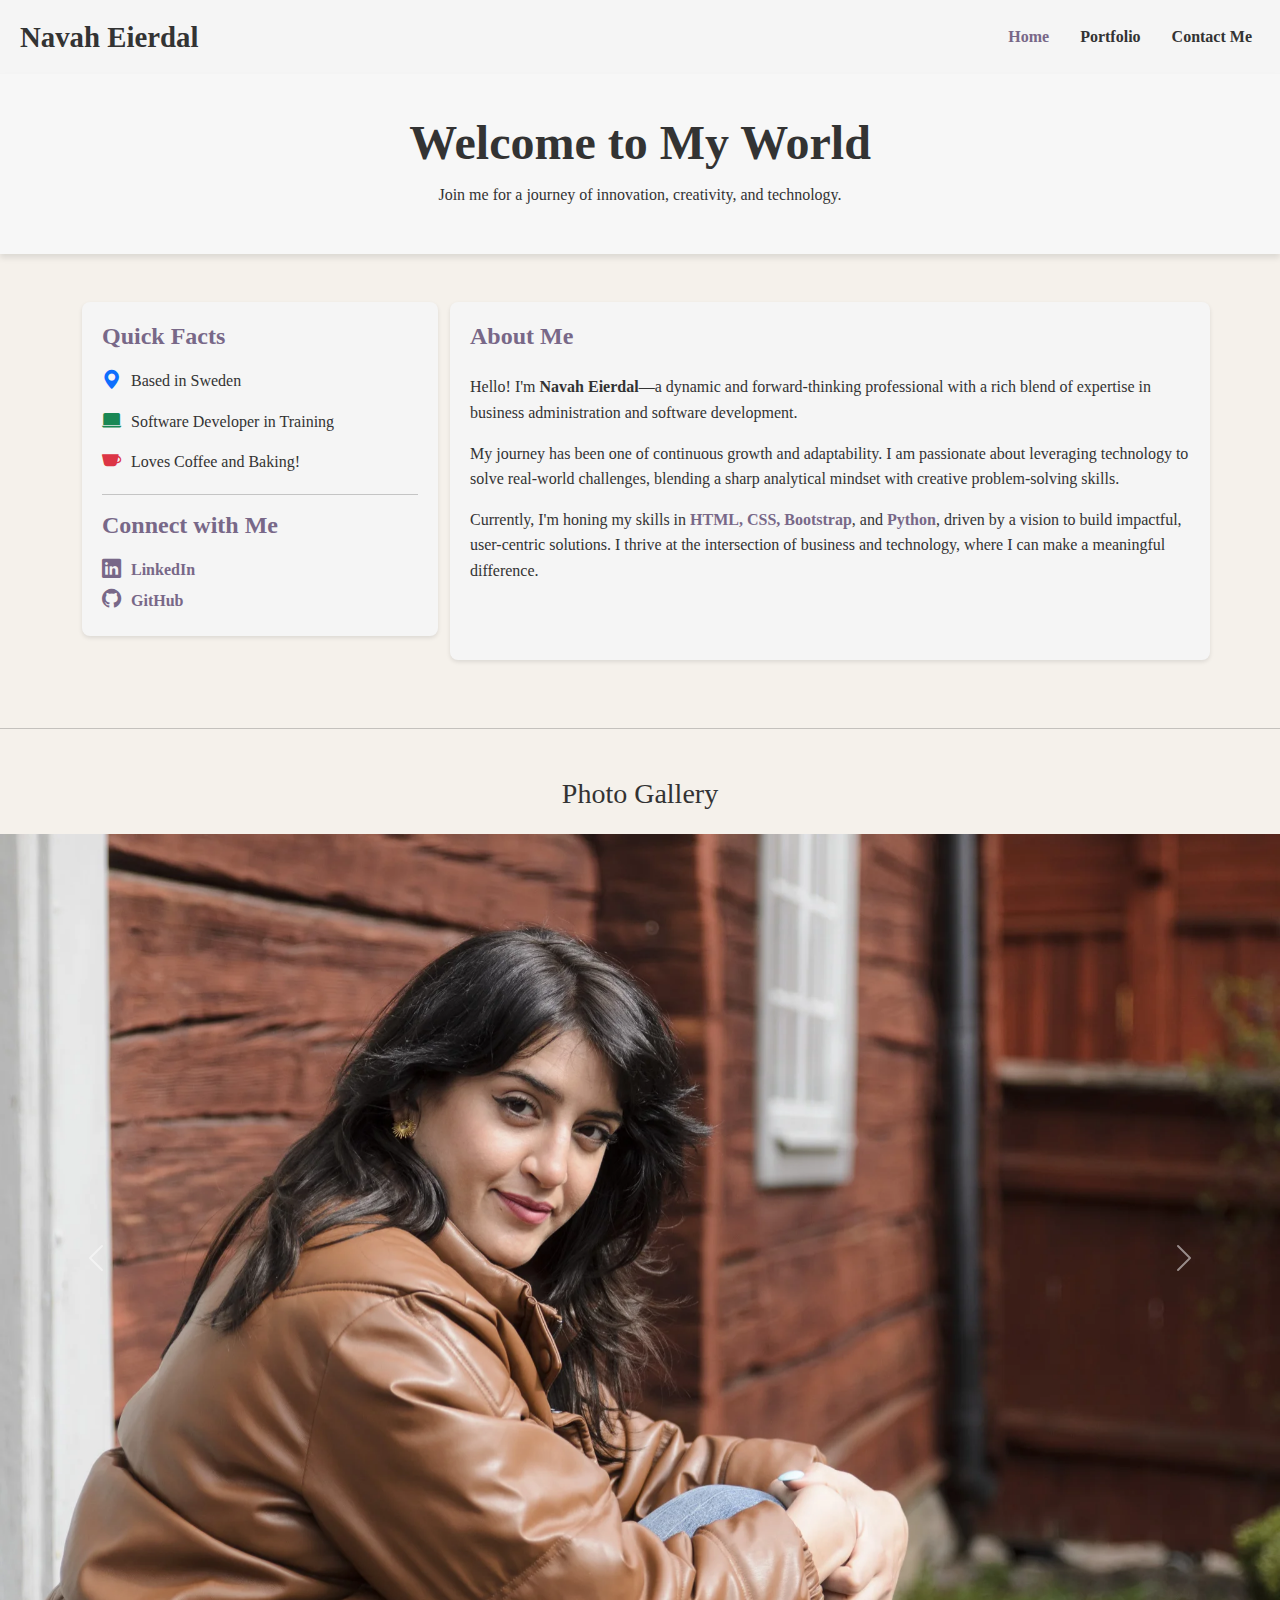
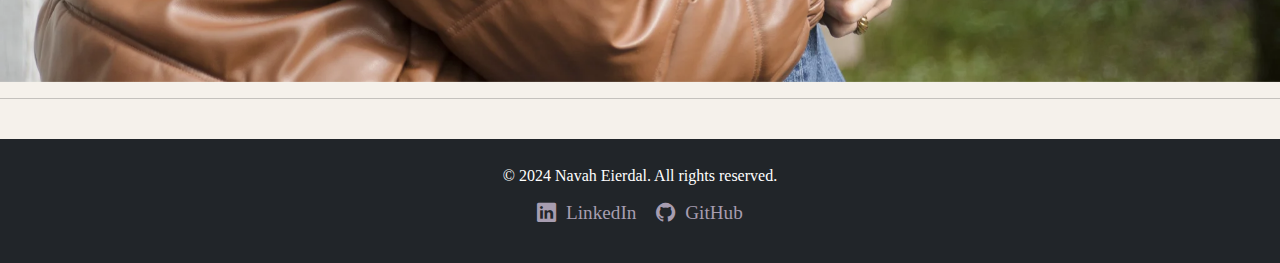
==== commit cda29f92: "updated pictures format for better performance score in lighthouse." ====
--- a/index.html
+++ b/index.html
@@ -110,13 +110,13 @@
         <div id="photoCarousel" class="carousel slide" data-bs-ride="carousel">
             <div class="carousel-inner">
                 <div class="carousel-item">
-                    <img src="assets/images/SMIO-20230429-032.jpg" class="d-block w-100" alt="Photo of Navah 1">
+                    <img src="assets/images/SMIO-20230429-018.webp" class="d-block w-100" alt="Photo of Navah 1">
                 </div>
                 <div class="carousel-item active">
-                    <img src="assets/images/SMIO-20230429-076.jpg" class="d-block w-100" alt="Photo of Navah 2">
+                    <img src="assets/images/SMIO-20230429-032 2.webp" class="d-block w-100" alt="Photo of Navah 2">
                 </div>
                 <div class="carousel-item">
-                    <img src="assets/images/SMIO-20230429-013.jpg" class="d-block w-100" alt="Photo of Navah 3">
+                    <img src="assets/images/SMIO-20230429-082.webp" class="d-block w-100" alt="Photo of Navah 3">
                 </div>
             </div>
             <button class="carousel-control-prev" type="button" data-bs-target="#photoCarousel" data-bs-slide="prev">
